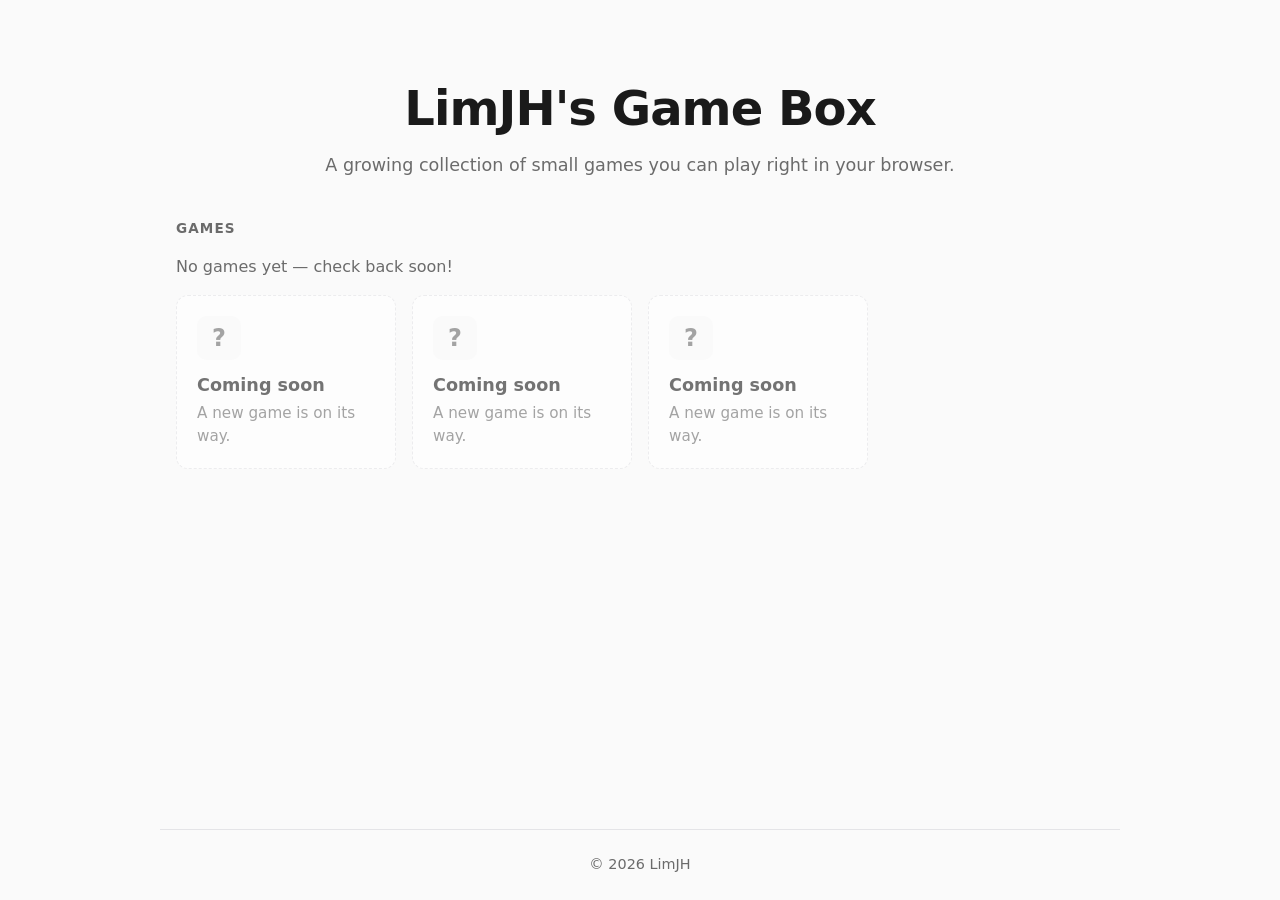
==== index.html @ aa85c3a8 "Add landing page for LimJH's Game Box Plain HTML/CSS/JS site with a data-driven game registry, place" ====
<!doctype html>
<html lang="en">
<head>
  <meta charset="utf-8">
  <meta name="viewport" content="width=device-width, initial-scale=1">
  <title>LimJH's Game Box</title>
  <meta name="description" content="A small collection of browser minigames by LimJH.">
  <link rel="icon" href="data:image/svg+xml,<svg xmlns='http://www.w3.org/2000/svg' viewBox='0 0 100 100'><text y='.9em' font-size='90'>🎮</text></svg>">
  <link rel="stylesheet" href="css/style.css">
</head>
<body>
  <header class="hero">
    <h1>LimJH's Game Box</h1>
    <p class="tagline">A growing collection of small games you can play right in your browser.</p>
  </header>

  <main>
    <h2 class="section-title">Games</h2>
    <ul id="game-grid" class="game-grid" aria-live="polite"></ul>
  </main>

  <footer class="footer">
    <p>&copy; <span id="year"></span> LimJH</p>
  </footer>

  <script src="js/games.js"></script>
  <script src="js/main.js"></script>
</body>
</html>
---- css/style.css ----
:root {
  --bg: #fafafa;
  --surface: #ffffff;
  --text: #1a1a1a;
  --muted: #6b6b6b;
  --border: #e4e4e7;
  --accent: #4f46e5;
  --radius: 12px;
  --font: system-ui, -apple-system, "Segoe UI", Roboto, sans-serif;
}

@media (prefers-color-scheme: dark) {
  :root {
    --bg: #111113;
    --surface: #1b1b1f;
    --text: #ededed;
    --muted: #9a9aa3;
    --border: #2c2c32;
    --accent: #8b85ff;
  }
}

*,
*::before,
*::after {
  box-sizing: border-box;
}

body {
  margin: 0;
  min-height: 100vh;
  display: flex;
  flex-direction: column;
  background: var(--bg);
  color: var(--text);
  font-family: var(--font);
  line-height: 1.5;
}

main,
.hero,
.footer {
  width: 100%;
  max-width: 960px;
  margin: 0 auto;
  padding-left: 16px;
  padding-right: 16px;
}

.hero {
  padding-top: 72px;
  padding-bottom: 40px;
  text-align: center;
}

.hero h1 {
  margin: 0 0 8px;
  font-size: clamp(2rem, 6vw, 3rem);
  letter-spacing: -0.02em;
}

.tagline {
  margin: 0;
  color: var(--muted);
  font-size: 1.1rem;
}

main {
  flex: 1;
  padding-bottom: 48px;
}

.section-title {
  font-size: 0.85rem;
  font-weight: 600;
  text-transform: uppercase;
  letter-spacing: 0.08em;
  color: var(--muted);
  margin: 0 0 16px;
}

.empty-note {
  margin: 0 0 16px;
  color: var(--muted);
}

.game-grid {
  list-style: none;
  margin: 0;
  padding: 0;
  display: grid;
  grid-template-columns: repeat(auto-fill, minmax(220px, 1fr));
  gap: 16px;
}

.card {
  display: block;
  height: 100%;
  padding: 20px;
  background: var(--surface);
  border: 1px solid var(--border);
  border-radius: var(--radius);
  color: inherit;
  text-decoration: none;
  transition: border-color 0.15s, transform 0.15s;
}

a.card:hover,
a.card:focus-visible {
  border-color: var(--accent);
  transform: translateY(-2px);
  outline: none;
}

.card-icon {
  display: inline-flex;
  align-items: center;
  justify-content: center;
  width: 44px;
  height: 44px;
  margin-bottom: 12px;
  border-radius: 10px;
  background: var(--bg);
  font-size: 1.5rem;
}

.card-title {
  margin: 0 0 4px;
  font-size: 1.1rem;
}

.card-desc {
  margin: 0;
  color: var(--muted);
  font-size: 0.95rem;
}

.card--placeholder {
  border-style: dashed;
  opacity: 0.6;
}

.card--placeholder .card-icon {
  color: var(--muted);
  font-weight: 700;
}

.footer {
  padding-top: 24px;
  padding-bottom: 24px;
  border-top: 1px solid var(--border);
  color: var(--muted);
  font-size: 0.9rem;
  text-align: center;
}

.footer p {
  margin: 0;
}
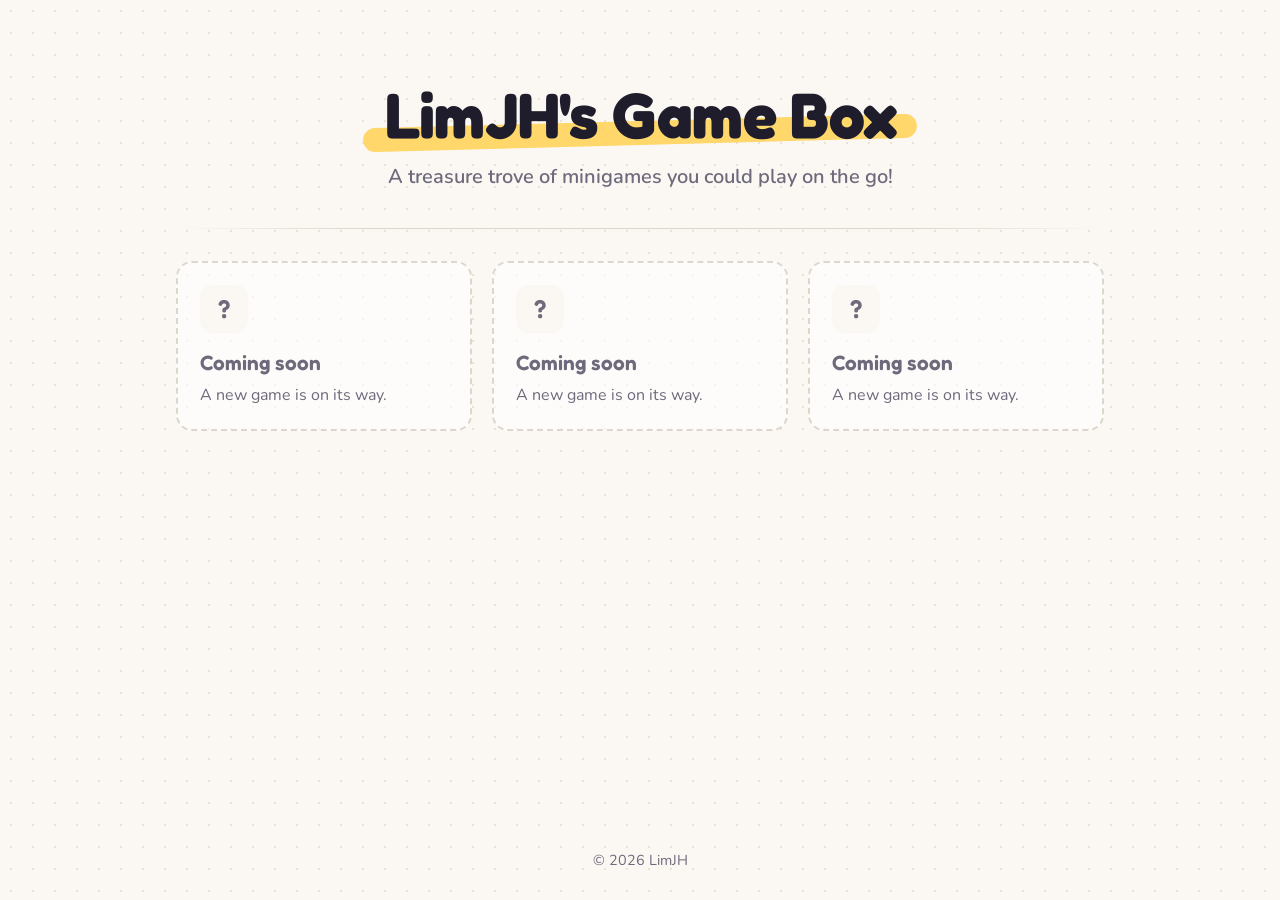
==== commit 3634c089: "Restyle landing page with playful fonts and new tagline Use Fredoka/Nunito, a dot-grid backdrop, hig" ====
--- a/index.html
+++ b/index.html
@@ -4,19 +4,22 @@
   <meta charset="utf-8">
   <meta name="viewport" content="width=device-width, initial-scale=1">
   <title>LimJH's Game Box</title>
-  <meta name="description" content="A small collection of browser minigames by LimJH.">
+  <meta name="description" content="A treasure trove of minigames you could play on the go!">
   <link rel="icon" href="data:image/svg+xml,<svg xmlns='http://www.w3.org/2000/svg' viewBox='0 0 100 100'><text y='.9em' font-size='90'>🎮</text></svg>">
+  <link rel="preconnect" href="https://fonts.googleapis.com">
+  <link rel="preconnect" href="https://fonts.gstatic.com" crossorigin>
+  <link rel="stylesheet" href="https://fonts.googleapis.com/css2?family=Fredoka:wght@500;600;700&family=Nunito:wght@400;600;700&display=swap">
   <link rel="stylesheet" href="css/style.css">
 </head>
 <body>
   <header class="hero">
     <h1>LimJH's Game Box</h1>
-    <p class="tagline">A growing collection of small games you can play right in your browser.</p>
+    <p class="tagline">A treasure trove of minigames you could play on the go!</p>
   </header>
 
   <main>
-    <h2 class="section-title">Games</h2>
-    <ul id="game-grid" class="game-grid" aria-live="polite"></ul>
+    <hr class="divider">
+    <ul id="game-grid" class="game-grid" aria-label="Games"></ul>
   </main>
 
   <footer class="footer">
--- a/css/style.css
+++ b/css/style.css
@@ -1,22 +1,29 @@
 :root {
-  --bg: #fafafa;
+  --bg: #fbf8f3;
+  --dot: #e9e2d6;
   --surface: #ffffff;
-  --text: #1a1a1a;
-  --muted: #6b6b6b;
-  --border: #e4e4e7;
-  --accent: #4f46e5;
-  --radius: 12px;
-  --font: system-ui, -apple-system, "Segoe UI", Roboto, sans-serif;
+  --text: #1f1d2b;
+  --muted: #6e6a7c;
+  --border: #1f1d2b;
+  --faint: #ddd6ca;
+  --accent: #5b4ce0;
+  --highlight: #ffd76a;
+  --radius: 16px;
+  --font-display: "Fredoka", "Trebuchet MS", system-ui, sans-serif;
+  --font-body: "Nunito", system-ui, -apple-system, "Segoe UI", sans-serif;
 }
 
 @media (prefers-color-scheme: dark) {
   :root {
-    --bg: #111113;
-    --surface: #1b1b1f;
-    --text: #ededed;
-    --muted: #9a9aa3;
-    --border: #2c2c32;
-    --accent: #8b85ff;
+    --bg: #15141c;
+    --dot: #25232f;
+    --surface: #1e1d28;
+    --text: #f1eff8;
+    --muted: #a19db2;
+    --border: #3a3749;
+    --faint: #2f2d3b;
+    --accent: #9d93ff;
+    --highlight: #7a5f12;
   }
 }
 
@@ -31,9 +38,11 @@
   min-height: 100vh;
   display: flex;
   flex-direction: column;
-  background: var(--bg);
+  background-color: var(--bg);
+  background-image: radial-gradient(var(--dot) 1.5px, transparent 1.5px);
+  background-size: 22px 22px;
   color: var(--text);
-  font-family: var(--font);
+  font-family: var(--font-body);
   line-height: 1.5;
 }
 
@@ -47,41 +56,59 @@
   padding-right: 16px;
 }
 
+/* Hero */
+
 .hero {
-  padding-top: 72px;
-  padding-bottom: 40px;
+  padding-top: 80px;
+  padding-bottom: 36px;
   text-align: center;
 }
 
 .hero h1 {
-  margin: 0 0 8px;
-  font-size: clamp(2rem, 6vw, 3rem);
-  letter-spacing: -0.02em;
+  display: inline-block;
+  position: relative;
+  margin: 0 0 12px;
+  font-family: var(--font-display);
+  font-weight: 700;
+  font-size: clamp(2.4rem, 8vw, 4rem);
+  line-height: 1.1;
+  letter-spacing: -0.01em;
+}
+
+.hero h1::after {
+  content: "";
+  position: absolute;
+  z-index: -1;
+  left: -4%;
+  right: -4%;
+  bottom: 0.08em;
+  height: 0.38em;
+  background: var(--highlight);
+  border-radius: 999px;
+  transform: rotate(-1.5deg);
 }
 
 .tagline {
   margin: 0;
   color: var(--muted);
-  font-size: 1.1rem;
-}
+  font-size: clamp(1.05rem, 2.8vw, 1.25rem);
+  font-weight: 600;
+}
+
+/* Divider */
+
+.divider {
+  border: 0;
+  height: 1px;
+  margin: 0 0 32px;
+  background: linear-gradient(to right, transparent, var(--faint) 20%, var(--faint) 80%, transparent);
+}
+
+/* Game grid */
 
 main {
   flex: 1;
-  padding-bottom: 48px;
-}
-
-.section-title {
-  font-size: 0.85rem;
-  font-weight: 600;
-  text-transform: uppercase;
-  letter-spacing: 0.08em;
-  color: var(--muted);
-  margin: 0 0 16px;
-}
-
-.empty-note {
-  margin: 0 0 16px;
-  color: var(--muted);
+  padding-bottom: 56px;
 }
 
 .game-grid {
@@ -89,26 +116,27 @@
   margin: 0;
   padding: 0;
   display: grid;
-  grid-template-columns: repeat(auto-fill, minmax(220px, 1fr));
-  gap: 16px;
+  grid-template-columns: repeat(auto-fill, minmax(230px, 1fr));
+  gap: 20px;
 }
 
 .card {
   display: block;
   height: 100%;
-  padding: 20px;
+  padding: 22px;
   background: var(--surface);
-  border: 1px solid var(--border);
+  border: 2px solid var(--border);
   border-radius: var(--radius);
+  box-shadow: 4px 4px 0 var(--border);
   color: inherit;
   text-decoration: none;
-  transition: border-color 0.15s, transform 0.15s;
+  transition: transform 0.18s cubic-bezier(0.34, 1.56, 0.64, 1), box-shadow 0.18s;
 }
 
 a.card:hover,
 a.card:focus-visible {
-  border-color: var(--accent);
-  transform: translateY(-2px);
+  transform: translate(-2px, -3px) rotate(-1deg);
+  box-shadow: 6px 7px 0 var(--accent);
   outline: none;
 }
 
@@ -116,39 +144,65 @@
   display: inline-flex;
   align-items: center;
   justify-content: center;
-  width: 44px;
-  height: 44px;
-  margin-bottom: 12px;
-  border-radius: 10px;
+  width: 48px;
+  height: 48px;
+  margin-bottom: 14px;
+  border-radius: 12px;
   background: var(--bg);
-  font-size: 1.5rem;
+  font-family: var(--font-display);
+  font-size: 1.6rem;
 }
 
 .card-title {
   margin: 0 0 4px;
-  font-size: 1.1rem;
+  font-family: var(--font-display);
+  font-weight: 600;
+  font-size: 1.3rem;
 }
 
 .card-desc {
   margin: 0;
   color: var(--muted);
-  font-size: 0.95rem;
 }
 
 .card--placeholder {
-  border-style: dashed;
-  opacity: 0.6;
+  border: 2px dashed var(--faint);
+  box-shadow: none;
+  background: color-mix(in srgb, var(--surface) 60%, transparent);
 }
 
 .card--placeholder .card-icon {
   color: var(--muted);
-  font-weight: 700;
-}
+  font-weight: 600;
+  animation: wobble 3s ease-in-out infinite;
+}
+
+.game-grid li:nth-child(2) .card--placeholder .card-icon { animation-delay: -1s; }
+.game-grid li:nth-child(3) .card--placeholder .card-icon { animation-delay: -2s; }
+
+.card--placeholder .card-title {
+  color: var(--muted);
+}
+
+@keyframes wobble {
+  0%, 100% { transform: rotate(0); }
+  25% { transform: rotate(-8deg); }
+  75% { transform: rotate(8deg); }
+}
+
+@media (prefers-reduced-motion: reduce) {
+  .card,
+  .card--placeholder .card-icon {
+    transition: none;
+    animation: none;
+  }
+}
+
+/* Footer */
 
 .footer {
   padding-top: 24px;
-  padding-bottom: 24px;
-  border-top: 1px solid var(--border);
+  padding-bottom: 28px;
   color: var(--muted);
   font-size: 0.9rem;
   text-align: center;
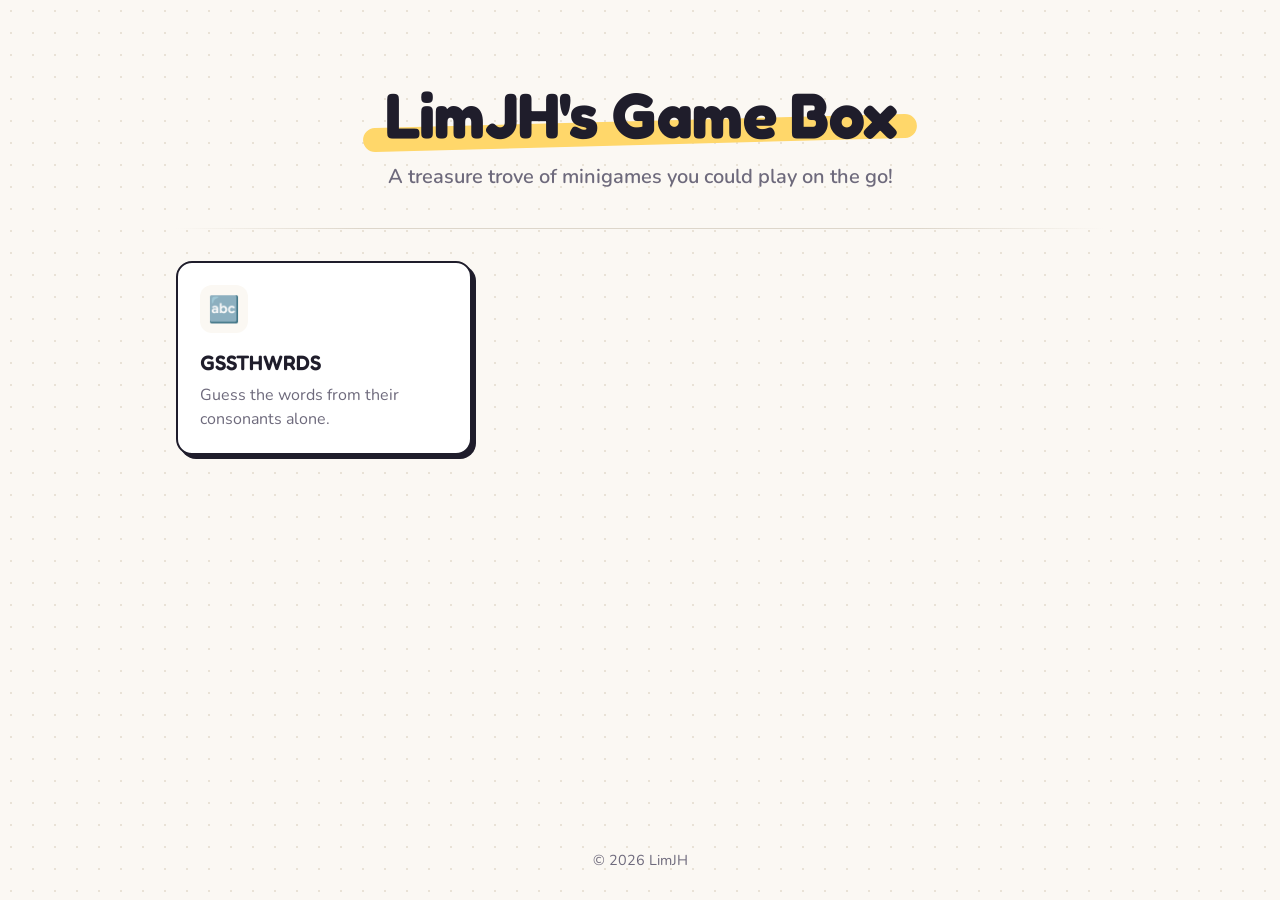
==== commit 5a5a688b: "GSSTHWRDS: in-game exit confirmation; version asset URLs Replace the browser confirm() on exit with " ====
--- a/index.html
+++ b/index.html
@@ -9,7 +9,7 @@
   <link rel="preconnect" href="https://fonts.googleapis.com">
   <link rel="preconnect" href="https://fonts.gstatic.com" crossorigin>
   <link rel="stylesheet" href="https://fonts.googleapis.com/css2?family=Fredoka:wght@500;600;700&family=Nunito:wght@400;600;700&display=swap">
-  <link rel="stylesheet" href="css/style.css">
+  <link rel="stylesheet" href="css/style.css?v=2">
 </head>
 <body>
   <header class="hero">
@@ -26,7 +26,7 @@
     <p>&copy; <span id="year"></span> LimJH</p>
   </footer>
 
-  <script src="js/games.js"></script>
-  <script src="js/main.js"></script>
+  <script src="js/games.js?v=2"></script>
+  <script src="js/main.js?v=2"></script>
 </body>
 </html>
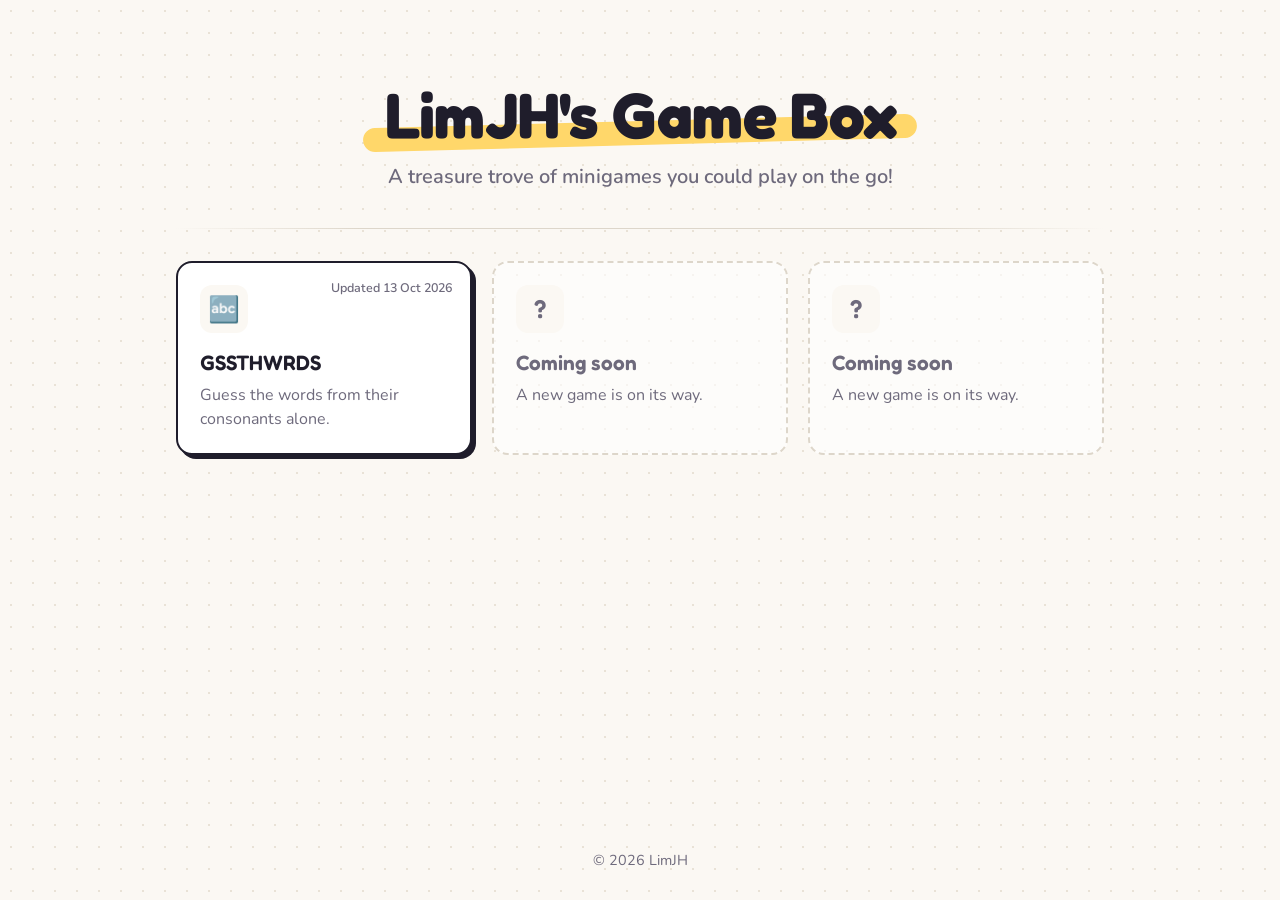
==== commit c7476435: "Landing: show updated date on game cards; always show 2 placeholders Each game entry gets an "update" ====
--- a/index.html
+++ b/index.html
@@ -9,7 +9,7 @@
   <link rel="preconnect" href="https://fonts.googleapis.com">
   <link rel="preconnect" href="https://fonts.gstatic.com" crossorigin>
   <link rel="stylesheet" href="https://fonts.googleapis.com/css2?family=Fredoka:wght@500;600;700&family=Nunito:wght@400;600;700&display=swap">
-  <link rel="stylesheet" href="css/style.css?v=2">
+  <link rel="stylesheet" href="css/style.css?v=3">
 </head>
 <body>
   <header class="hero">
@@ -26,7 +26,7 @@
     <p>&copy; <span id="year"></span> LimJH</p>
   </footer>
 
-  <script src="js/games.js?v=2"></script>
-  <script src="js/main.js?v=2"></script>
+  <script src="js/games.js?v=3"></script>
+  <script src="js/main.js?v=3"></script>
 </body>
 </html>
--- a/css/style.css
+++ b/css/style.css
@@ -121,6 +121,7 @@
 }
 
 .card {
+  position: relative;
   display: block;
   height: 100%;
   padding: 22px;
@@ -138,6 +139,15 @@
   transform: translate(-2px, -3px) rotate(-1deg);
   box-shadow: 6px 7px 0 var(--accent);
   outline: none;
+}
+
+.card-updated {
+  position: absolute;
+  top: 16px;
+  right: 18px;
+  color: var(--muted);
+  font-size: 0.78rem;
+  font-weight: 600;
 }
 
 .card-icon {
@@ -171,14 +181,41 @@
   background: color-mix(in srgb, var(--surface) 60%, transparent);
 }
 
-.card--placeholder .card-icon {
+.card--placeholder .card-updated {
+  position: absolute;
+  top: 16px;
+  right: 18px;
+  color: var(--muted);
+  font-size: 0.78rem;
+  font-weight: 600;
+}
+
+.card-icon {
   color: var(--muted);
   font-weight: 600;
   animation: wobble 3s ease-in-out infinite;
 }
 
-.game-grid li:nth-child(2) .card--placeholder .card-icon { animation-delay: -1s; }
-.game-grid li:nth-child(3) .card--placeholder .card-icon { animation-delay: -2s; }
+.game-grid li:nth-child(2) .card--placeholder .card-updated {
+  position: absolute;
+  top: 16px;
+  right: 18px;
+  color: var(--muted);
+  font-size: 0.78rem;
+  font-weight: 600;
+}
+
+.card-icon { animation-delay: -1s; }
+.game-grid li:nth-child(3) .card--placeholder .card-updated {
+  position: absolute;
+  top: 16px;
+  right: 18px;
+  color: var(--muted);
+  font-size: 0.78rem;
+  font-weight: 600;
+}
+
+.card-icon { animation-delay: -2s; }
 
 .card--placeholder .card-title {
   color: var(--muted);
@@ -192,7 +229,16 @@
 
 @media (prefers-reduced-motion: reduce) {
   .card,
-  .card--placeholder .card-icon {
+  .card--placeholder .card-updated {
+  position: absolute;
+  top: 16px;
+  right: 18px;
+  color: var(--muted);
+  font-size: 0.78rem;
+  font-weight: 600;
+}
+
+.card-icon {
     transition: none;
     animation: none;
   }
